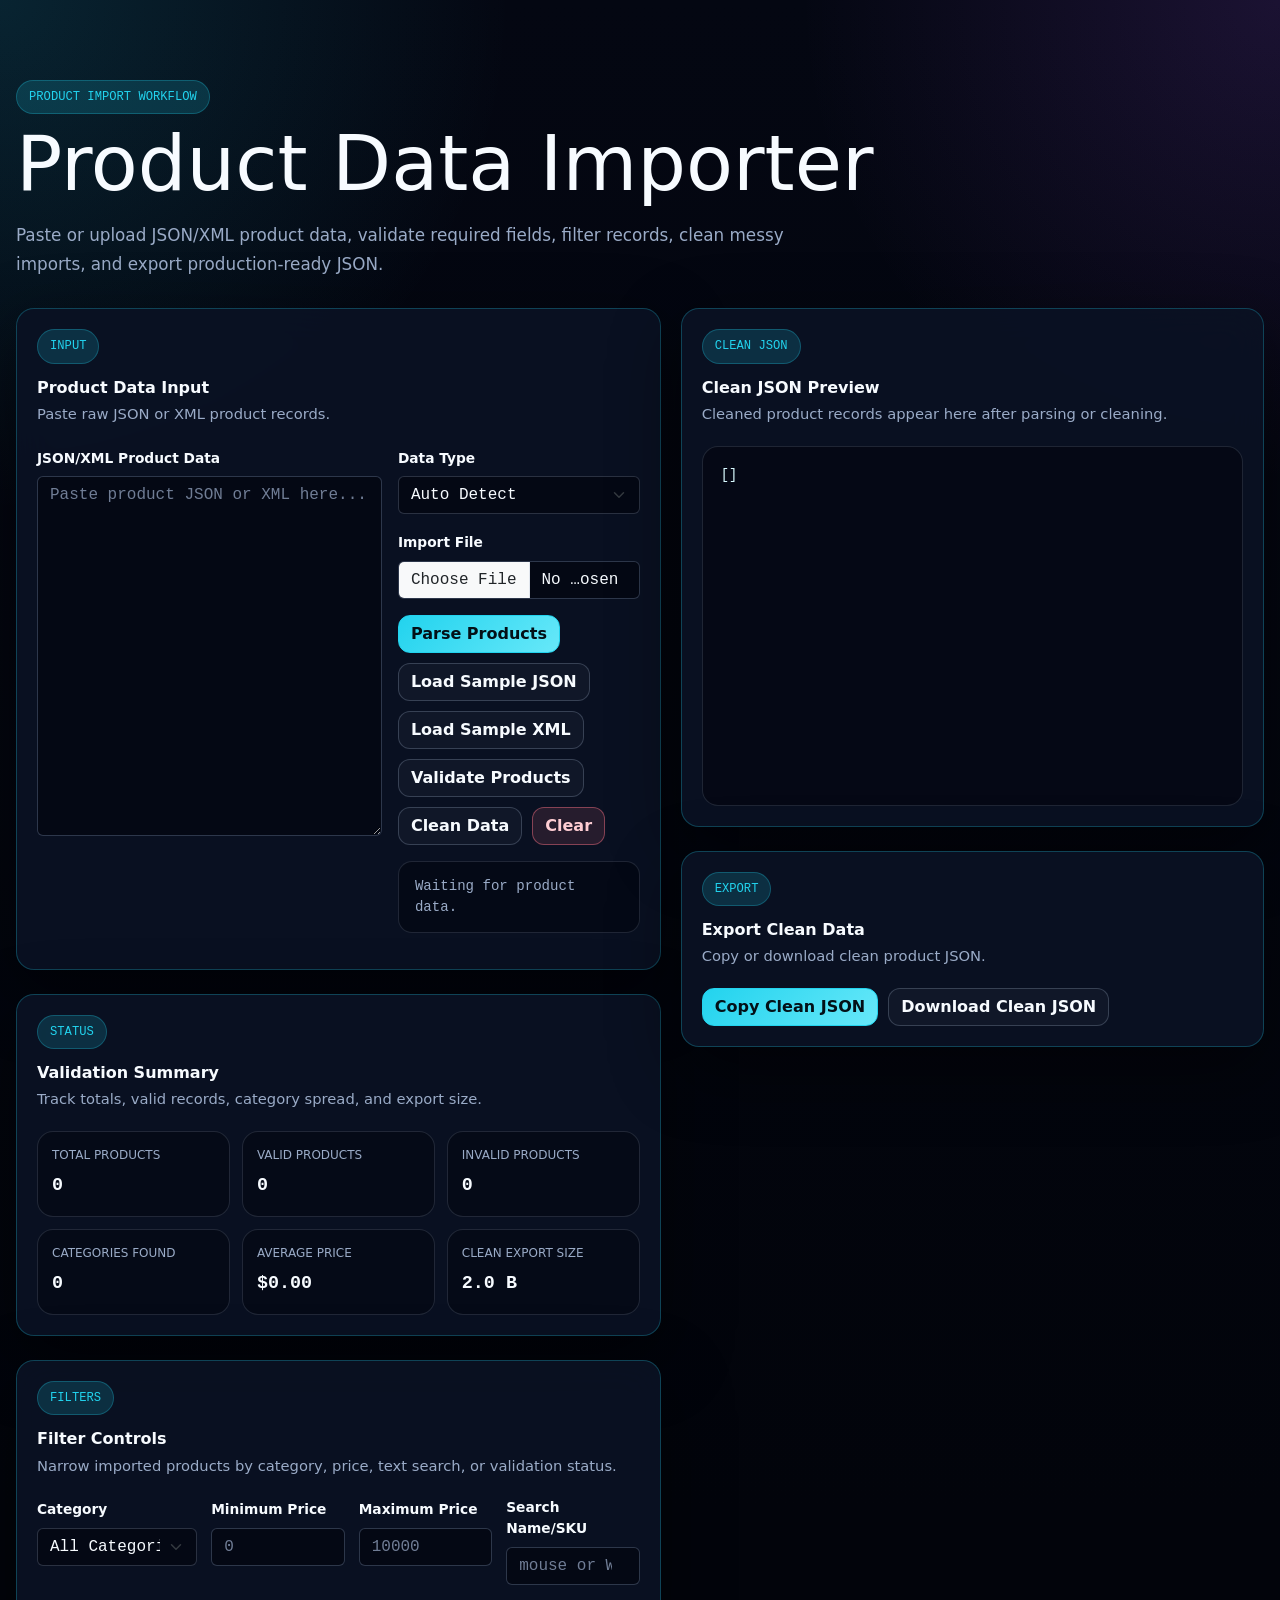
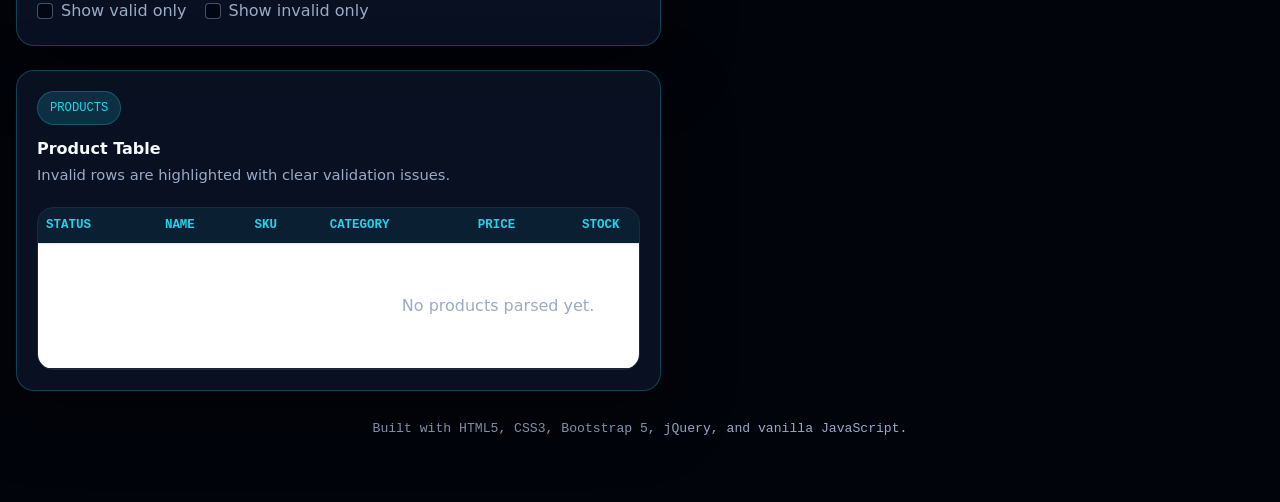
==== index.html @ 09494eb9 "Initial commit: build product data importer" ====
<!doctype html>
<html lang="en">
  <head>
    <meta charset="UTF-8" />
    <meta name="viewport" content="width=device-width, initial-scale=1.0" />
    <title>Product Data Importer</title>
    <meta
      name="description"
      content="A browser-based developer tool for importing, validating, filtering, cleaning, and exporting JSON/XML product data."
    />
    <link
      href="https://cdn.jsdelivr.net/npm/bootstrap@5.3.3/dist/css/bootstrap.min.css"
      rel="stylesheet"
    />
    <link rel="stylesheet" href="styles.css" />
  </head>
  <body>
    <main class="app-shell">
      <section class="hero" aria-labelledby="page-title">
        <div class="hero-badge">Product Import Workflow</div>
        <h1 id="page-title">Product Data Importer</h1>
        <p>
          Paste or upload JSON/XML product data, validate required fields,
          filter records, clean messy imports, and export production-ready JSON.
        </p>
      </section>

      <section class="tool-grid" aria-label="Product data importer workspace">
        <div class="left-stack">
          <section class="panel mb-4" aria-labelledby="input-title">
            <div class="panel-header">
              <div>
                <span class="section-kicker">Input</span>
                <h2 class="panel-title" id="input-title">Product Data Input</h2>
                <p class="panel-copy">Paste raw JSON or XML product records.</p>
              </div>
            </div>

            <div class="panel-body">
              <div class="row g-3 mb-3">
                <div class="col-md-7">
                  <label class="form-label" for="productInput"
                    >JSON/XML Product Data</label
                  >
                  <textarea
                    class="form-control"
                    id="productInput"
                    placeholder="Paste product JSON or XML here..."
                    spellcheck="false"
                  ></textarea>
                </div>

                <div class="col-md-5">
                  <div class="mb-3">
                    <label class="form-label" for="dataTypeSelect"
                      >Data Type</label
                    >
                    <select class="form-select" id="dataTypeSelect">
                      <option value="auto" selected>Auto Detect</option>
                      <option value="json">JSON</option>
                      <option value="xml">XML</option>
                    </select>
                  </div>

                  <div class="mb-3">
                    <label class="form-label" for="fileInput"
                      >Import File</label
                    >
                    <input
                      class="form-control"
                      id="fileInput"
                      type="file"
                      accept=".json,.xml,application/json,text/xml,application/xml"
                    />
                  </div>

                  <div class="action-row mb-3">
                    <button class="btn btn-cyber" id="parseBtn" type="button">
                      Parse Products
                    </button>
                    <button
                      class="btn btn-ghost"
                      id="sampleJsonBtn"
                      type="button"
                    >
                      Load Sample JSON
                    </button>
                    <button
                      class="btn btn-ghost"
                      id="sampleXmlBtn"
                      type="button"
                    >
                      Load Sample XML
                    </button>
                    <button
                      class="btn btn-ghost"
                      id="validateBtn"
                      type="button"
                    >
                      Validate Products
                    </button>
                    <button class="btn btn-ghost" id="cleanBtn" type="button">
                      Clean Data
                    </button>
                    <button
                      class="btn btn-danger-soft"
                      id="clearBtn"
                      type="button"
                    >
                      Clear
                    </button>
                  </div>

                  <section aria-labelledby="status-title">
                    <h3 class="visually-hidden" id="status-title">
                      Validation Status
                    </h3>
                    <div
                      class="status-box"
                      id="statusBox"
                      role="status"
                      aria-live="polite"
                    >
                      Waiting for product data.
                    </div>
                  </section>
                </div>
              </div>
            </div>
          </section>

          <section class="panel mb-4" aria-labelledby="stats-title">
            <div class="panel-header">
              <div>
                <span class="section-kicker">Status</span>
                <h2 class="panel-title" id="stats-title">Validation Summary</h2>
                <p class="panel-copy">
                  Track totals, valid records, category spread, and export size.
                </p>
              </div>
            </div>

            <div class="panel-body">
              <div class="stats-grid" aria-label="Product import statistics">
                <div class="stat-pill">
                  <span class="stat-label">Total Products</span>
                  <span class="stat-value" id="totalProductsStat">0</span>
                </div>
                <div class="stat-pill">
                  <span class="stat-label">Valid Products</span>
                  <span class="stat-value" id="validProductsStat">0</span>
                </div>
                <div class="stat-pill">
                  <span class="stat-label">Invalid Products</span>
                  <span class="stat-value" id="invalidProductsStat">0</span>
                </div>
                <div class="stat-pill">
                  <span class="stat-label">Categories Found</span>
                  <span class="stat-value" id="categoriesStat">0</span>
                </div>
                <div class="stat-pill">
                  <span class="stat-label">Average Price</span>
                  <span class="stat-value" id="averagePriceStat">$0.00</span>
                </div>
                <div class="stat-pill">
                  <span class="stat-label">Clean Export Size</span>
                  <span class="stat-value" id="exportSizeStat">0 B</span>
                </div>
              </div>
            </div>
          </section>

          <section class="panel mb-4" aria-labelledby="filters-title">
            <div class="panel-header">
              <div>
                <span class="section-kicker">Filters</span>
                <h2 class="panel-title" id="filters-title">Filter Controls</h2>
                <p class="panel-copy">
                  Narrow imported products by category, price, text search, or
                  validation status.
                </p>
              </div>
            </div>

            <div class="panel-body">
              <div class="filters-grid">
                <div>
                  <label class="form-label" for="categoryFilter"
                    >Category</label
                  >
                  <select class="form-select" id="categoryFilter">
                    <option value="">All Categories</option>
                  </select>
                </div>

                <div>
                  <label class="form-label" for="minPriceInput"
                    >Minimum Price</label
                  >
                  <input
                    class="form-control"
                    id="minPriceInput"
                    type="number"
                    min="0"
                    step="0.01"
                    placeholder="0"
                  />
                </div>

                <div>
                  <label class="form-label" for="maxPriceInput"
                    >Maximum Price</label
                  >
                  <input
                    class="form-control"
                    id="maxPriceInput"
                    type="number"
                    min="0"
                    step="0.01"
                    placeholder="10000"
                  />
                </div>

                <div>
                  <label class="form-label" for="searchInput"
                    >Search Name/SKU</label
                  >
                  <input
                    class="form-control"
                    id="searchInput"
                    type="search"
                    placeholder="mouse or WM-1001"
                  />
                </div>
              </div>

              <div class="check-row">
                <div class="form-check">
                  <input
                    class="form-check-input"
                    id="validOnlyCheck"
                    type="checkbox"
                  />
                  <label class="form-check-label" for="validOnlyCheck"
                    >Show valid only</label
                  >
                </div>

                <div class="form-check">
                  <input
                    class="form-check-input"
                    id="invalidOnlyCheck"
                    type="checkbox"
                  />
                  <label class="form-check-label" for="invalidOnlyCheck"
                    >Show invalid only</label
                  >
                </div>
              </div>
            </div>
          </section>

          <section class="panel" aria-labelledby="table-title">
            <div class="panel-header">
              <div>
                <span class="section-kicker">Products</span>
                <h2 class="panel-title" id="table-title">Product Table</h2>
                <p class="panel-copy">
                  Invalid rows are highlighted with clear validation issues.
                </p>
              </div>
            </div>

            <div class="panel-body">
              <div class="table-wrap">
                <table class="table product-table" id="productTable">
                  <thead>
                    <tr>
                      <th scope="col">Status</th>
                      <th scope="col">Name</th>
                      <th scope="col">SKU</th>
                      <th scope="col">Category</th>
                      <th scope="col">Price</th>
                      <th scope="col">Stock</th>
                      <th scope="col">Validation Issues</th>
                    </tr>
                  </thead>
                  <tbody id="productTableBody">
                    <tr>
                      <td colspan="7">
                        <div class="empty-state">No products parsed yet.</div>
                      </td>
                    </tr>
                  </tbody>
                </table>
              </div>
            </div>
          </section>
        </div>

        <aside class="right-stack" aria-label="Clean export workspace">
          <section class="panel mb-4" aria-labelledby="preview-title">
            <div class="panel-header">
              <div>
                <span class="section-kicker">Clean JSON</span>
                <h2 class="panel-title" id="preview-title">
                  Clean JSON Preview
                </h2>
                <p class="panel-copy">
                  Cleaned product records appear here after parsing or cleaning.
                </p>
              </div>
            </div>

            <div class="panel-body">
              <pre class="preview-panel" id="cleanJsonPreview">[]</pre>
            </div>
          </section>

          <section class="panel" aria-labelledby="export-title">
            <div class="panel-header">
              <div>
                <span class="section-kicker">Export</span>
                <h2 class="panel-title" id="export-title">Export Clean Data</h2>
                <p class="panel-copy">Copy or download clean product JSON.</p>
              </div>
            </div>

            <div class="panel-body">
              <div class="export-actions">
                <button class="btn btn-cyber" id="copyJsonBtn" type="button">
                  Copy Clean JSON
                </button>
                <button
                  class="btn btn-ghost"
                  id="downloadJsonBtn"
                  type="button"
                >
                  Download Clean JSON
                </button>
              </div>
            </div>
          </section>
        </aside>
      </section>

      <p class="footer-note">
        Built with HTML5, CSS3, Bootstrap 5, jQuery, and vanilla JavaScript.
      </p>
    </main>

    <script src="https://code.jquery.com/jquery-3.7.1.min.js"></script>
    <script src="https://cdn.jsdelivr.net/npm/bootstrap@5.3.3/dist/js/bootstrap.bundle.min.js"></script>
    <script src="script.js"></script>
  </body>
</html>
---- styles.css ----
:root {
  --bg: #040712;
  --bg-soft: #07111f;
  --card: rgba(10, 18, 36, 0.9);
  --card-strong: rgba(14, 24, 48, 0.96);
  --text: #f7fbff;
  --muted: #9aabc7;
  --cyan: #22d3ee;
  --cyan-soft: rgba(34, 211, 238, 0.16);
  --purple: #a855f7;
  --purple-soft: rgba(168, 85, 247, 0.2);
  --green: #4ade80;
  --green-soft: rgba(74, 222, 128, 0.14);
  --yellow: #facc15;
  --red: #fb7185;
  --border: rgba(34, 211, 238, 0.26);
  --shadow: 0 22px 70px rgba(0, 0, 0, 0.48);
  --radius: 18px;
  --mono: "Cascadia Code", "Fira Code", Consolas, monospace;
}

* {
  box-sizing: border-box;
}

body {
  margin: 0;
  min-height: 100vh;
  color: var(--text);
  background:
    radial-gradient(
      circle at top left,
      rgba(34, 211, 238, 0.14),
      transparent 32rem
    ),
    radial-gradient(
      circle at top right,
      rgba(168, 85, 247, 0.14),
      transparent 30rem
    ),
    linear-gradient(180deg, var(--bg), #02040b 72%);
  font-family:
    Inter,
    system-ui,
    -apple-system,
    BlinkMacSystemFont,
    "Segoe UI",
    sans-serif;
}

a {
  color: var(--cyan);
}

.app-shell {
  width: min(1440px, calc(100% - 32px));
  margin: 0 auto;
  padding: 32px 0 48px;
}

.hero {
  padding: 48px 0 30px;
}

.hero-badge,
.section-kicker {
  display: inline-flex;
  align-items: center;
  gap: 8px;
  width: fit-content;
  margin-bottom: 14px;
  padding: 7px 12px;
  border: 1px solid var(--border);
  border-radius: 999px;
  color: var(--cyan);
  background: var(--cyan-soft);
  font-family: var(--mono);
  font-size: 0.76rem;
  text-transform: uppercase;
}

.hero h1 {
  max-width: 900px;
  margin: 0;
  font-size: clamp(2.35rem, 6vw, 5.35rem);
  line-height: 0.95;
  letter-spacing: 0;
}

.hero p {
  max-width: 780px;
  margin: 20px 0 0;
  color: var(--muted);
  font-size: 1.05rem;
  line-height: 1.7;
}

.tool-grid {
  display: grid;
  grid-template-columns: minmax(0, 1.05fr) minmax(320px, 0.95fr);
  gap: 20px;
  align-items: start;
}

.panel {
  border: 1px solid var(--border);
  border-radius: var(--radius);
  background: var(--card);
  box-shadow: var(--shadow);
  backdrop-filter: blur(18px);
}

.panel-header {
  display: flex;
  justify-content: space-between;
  gap: 16px;
  padding: 20px 20px 0;
}

.panel-title {
  margin: 0;
  font-size: 1rem;
  font-weight: 700;
}

.panel-copy {
  margin: 6px 0 0;
  color: var(--muted);
  font-size: 0.92rem;
  line-height: 1.55;
}

.panel-body {
  padding: 20px;
}

.form-label {
  color: var(--text);
  font-size: 0.86rem;
  font-weight: 700;
}

.form-control,
.form-select {
  border: 1px solid rgba(154, 171, 199, 0.25);
  color: var(--text);
  background-color: rgba(4, 7, 18, 0.8);
  font-family: var(--mono);
}

.form-control:focus,
.form-select:focus {
  border-color: var(--cyan);
  box-shadow: 0 0 0 0.2rem rgba(34, 211, 238, 0.16);
  color: var(--text);
  background-color: rgba(4, 7, 18, 0.95);
}

.form-control::placeholder {
  color: rgba(154, 171, 199, 0.72);
}

textarea.form-control {
  min-height: 360px;
  resize: vertical;
  line-height: 1.55;
}

.form-select option {
  color: #07111f;
}

.btn {
  border-radius: 12px;
  font-weight: 700;
}

.btn-cyber {
  border: 1px solid var(--cyan);
  color: #031017;
  background: linear-gradient(135deg, var(--cyan), #67e8f9);
}

.btn-cyber:hover,
.btn-cyber:focus {
  color: #031017;
  filter: brightness(1.08);
}

.btn-ghost {
  border: 1px solid rgba(154, 171, 199, 0.28);
  color: var(--text);
  background: rgba(255, 255, 255, 0.03);
}

.btn-ghost:hover,
.btn-ghost:focus {
  border-color: var(--cyan);
  color: var(--text);
  background: var(--cyan-soft);
}

.btn-danger-soft {
  border: 1px solid rgba(251, 113, 133, 0.45);
  color: #fecdd3;
  background: rgba(251, 113, 133, 0.12);
}

.btn-danger-soft:hover,
.btn-danger-soft:focus {
  color: #fff1f2;
  background: rgba(251, 113, 133, 0.22);
}

.action-row {
  display: flex;
  flex-wrap: wrap;
  gap: 10px;
}

.status-box {
  min-height: 52px;
  padding: 14px 16px;
  border: 1px solid rgba(154, 171, 199, 0.18);
  border-radius: 14px;
  color: var(--muted);
  background: rgba(4, 7, 18, 0.72);
  font-family: var(--mono);
  font-size: 0.88rem;
}

.status-box.success {
  border-color: rgba(74, 222, 128, 0.45);
  color: var(--green);
  background: var(--green-soft);
}

.status-box.error {
  border-color: rgba(251, 113, 133, 0.45);
  color: #fecdd3;
  background: rgba(251, 113, 133, 0.12);
}

.status-box.info {
  border-color: rgba(34, 211, 238, 0.4);
  color: var(--cyan);
  background: var(--cyan-soft);
}

.stats-grid {
  display: grid;
  grid-template-columns: repeat(3, minmax(0, 1fr));
  gap: 12px;
}

.stat-pill {
  min-height: 86px;
  padding: 14px;
  border: 1px solid rgba(154, 171, 199, 0.18);
  border-radius: 16px;
  background: rgba(4, 7, 18, 0.58);
}

.stat-label {
  display: block;
  color: var(--muted);
  font-size: 0.75rem;
  text-transform: uppercase;
}

.stat-value {
  display: block;
  margin-top: 8px;
  color: var(--text);
  font-family: var(--mono);
  font-size: 1.15rem;
  font-weight: 800;
}

.filters-grid {
  display: grid;
  grid-template-columns: 1.2fr repeat(3, 1fr);
  gap: 14px;
}

.check-row {
  display: flex;
  flex-wrap: wrap;
  gap: 18px;
  margin-top: 14px;
}

.form-check-input {
  border-color: rgba(154, 171, 199, 0.45);
  background-color: rgba(4, 7, 18, 0.9);
}

.form-check-input:checked {
  border-color: var(--cyan);
  background-color: var(--cyan);
}

.form-check-label {
  color: var(--muted);
}

.table-wrap {
  overflow-x: auto;
  border: 1px solid rgba(154, 171, 199, 0.16);
  border-radius: 16px;
}

.product-table {
  min-width: 920px;
  margin: 0;
  color: var(--text);
  vertical-align: middle;
}

.product-table thead th {
  border-bottom: 1px solid var(--border);
  color: var(--cyan);
  background: rgba(34, 211, 238, 0.08);
  font-family: var(--mono);
  font-size: 0.78rem;
  text-transform: uppercase;
}

.product-table tbody td {
  border-color: rgba(154, 171, 199, 0.12);
  color: var(--text);
}

.product-table tbody tr.invalid-row td {
  background: rgba(251, 113, 133, 0.1);
}

.product-table tbody tr.valid-row td {
  background: rgba(74, 222, 128, 0.045);
}

.status-chip {
  display: inline-flex;
  align-items: center;
  justify-content: center;
  min-width: 72px;
  padding: 5px 9px;
  border-radius: 999px;
  font-family: var(--mono);
  font-size: 0.74rem;
  font-weight: 800;
}

.status-chip.valid {
  color: var(--green);
  background: var(--green-soft);
}

.status-chip.invalid {
  color: #fecdd3;
  background: rgba(251, 113, 133, 0.16);
}

.issue-list {
  margin: 0;
  padding-left: 18px;
  color: #fecdd3;
  font-size: 0.84rem;
}

.preview-panel {
  min-height: 360px;
  max-height: 620px;
  overflow: auto;
  margin: 0;
  padding: 18px;
  border: 1px solid rgba(154, 171, 199, 0.18);
  border-radius: 16px;
  color: #d9faff;
  background: rgba(4, 7, 18, 0.78);
  font-family: var(--mono);
  font-size: 0.86rem;
  line-height: 1.55;
  white-space: pre-wrap;
}

.empty-state {
  padding: 42px 18px;
  color: var(--muted);
  text-align: center;
}

.export-actions {
  display: flex;
  flex-wrap: wrap;
  gap: 10px;
}

.footer-note {
  margin-top: 28px;
  color: var(--muted);
  font-family: var(--mono);
  font-size: 0.82rem;
  text-align: center;
}

@media (max-width: 1100px) {
  .tool-grid {
    grid-template-columns: 1fr;
  }

  .stats-grid {
    grid-template-columns: repeat(2, minmax(0, 1fr));
  }

  .filters-grid {
    grid-template-columns: repeat(2, minmax(0, 1fr));
  }
}

@media (max-width: 720px) {
  .app-shell {
    width: min(100% - 20px, 1440px);
    padding-top: 18px;
  }

  .hero {
    padding: 28px 0 22px;
  }

  .panel-header {
    flex-direction: column;
  }

  .panel-body {
    padding: 16px;
  }

  .stats-grid,
  .filters-grid {
    grid-template-columns: 1fr;
  }

  textarea.form-control {
    min-height: 280px;
  }

  .action-row,
  .export-actions {
    display: grid;
    grid-template-columns: 1fr;
  }

  .btn {
    width: 100%;
  }
}
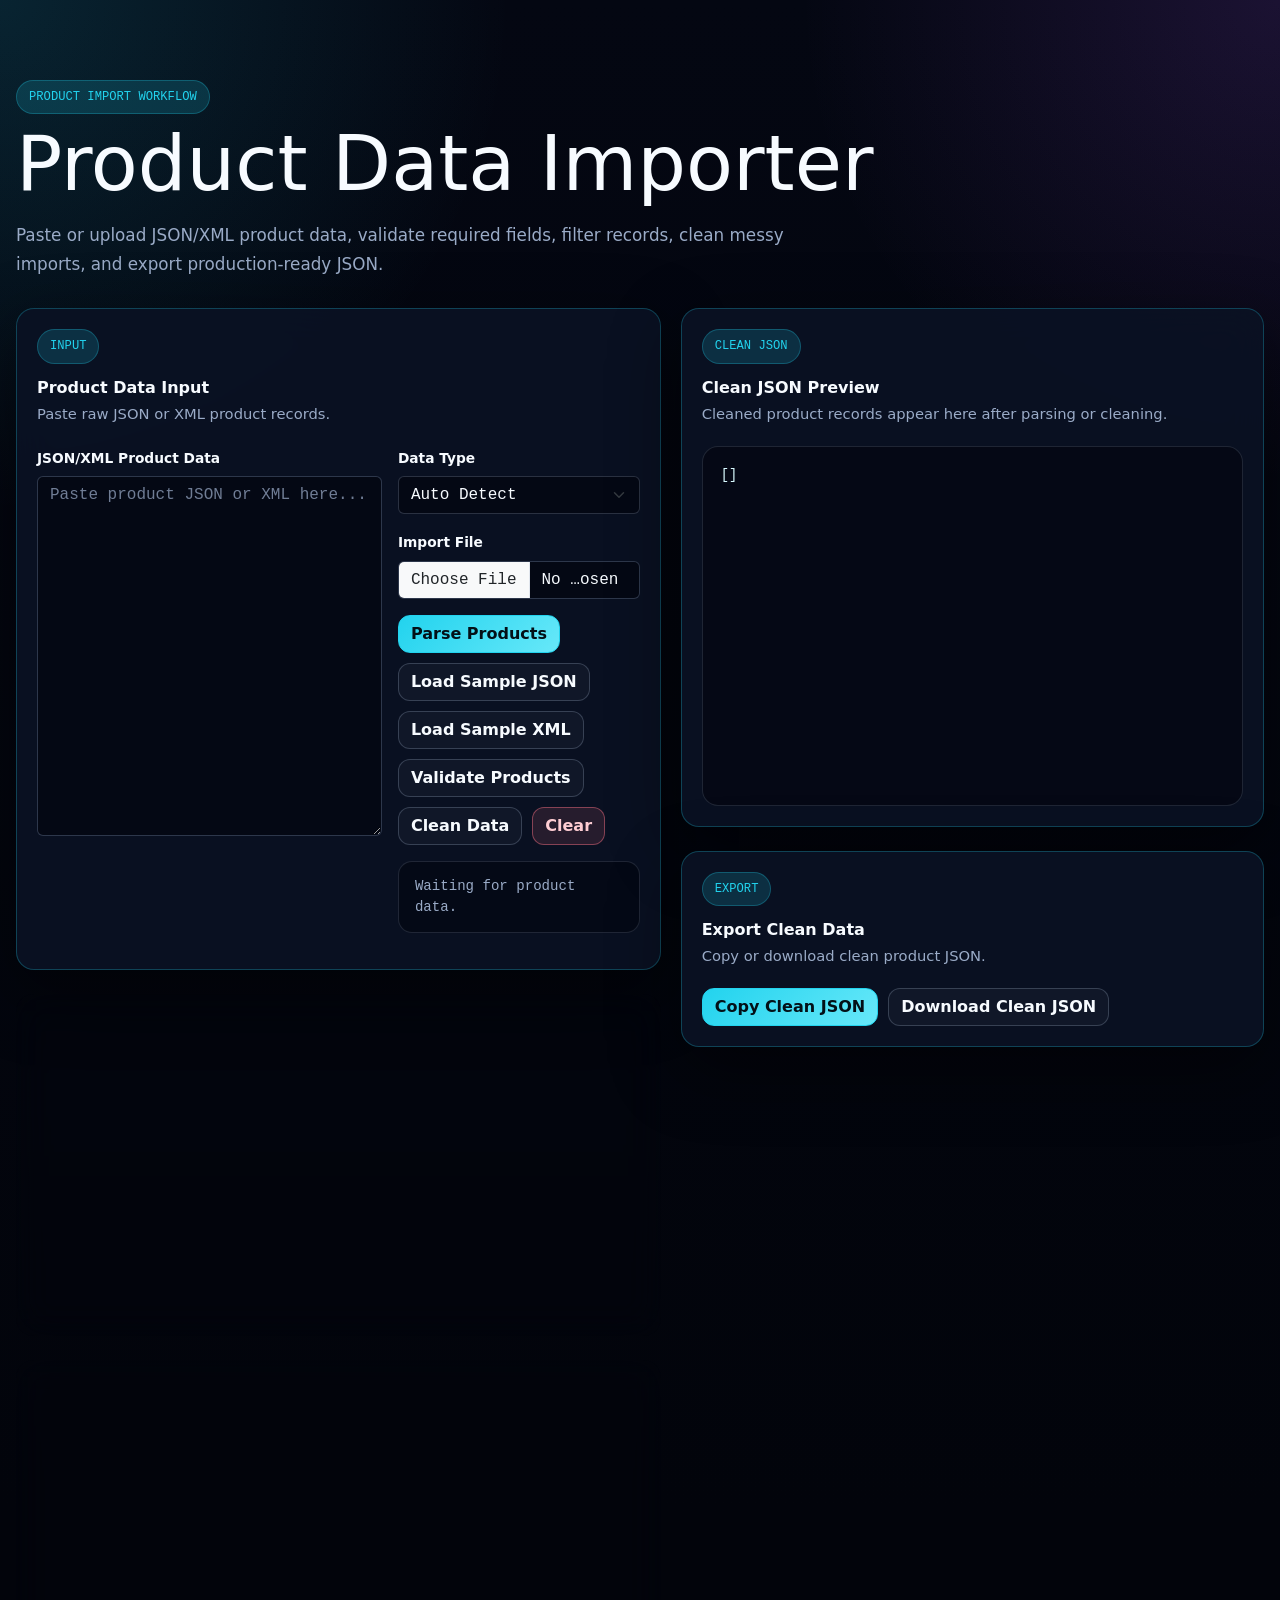
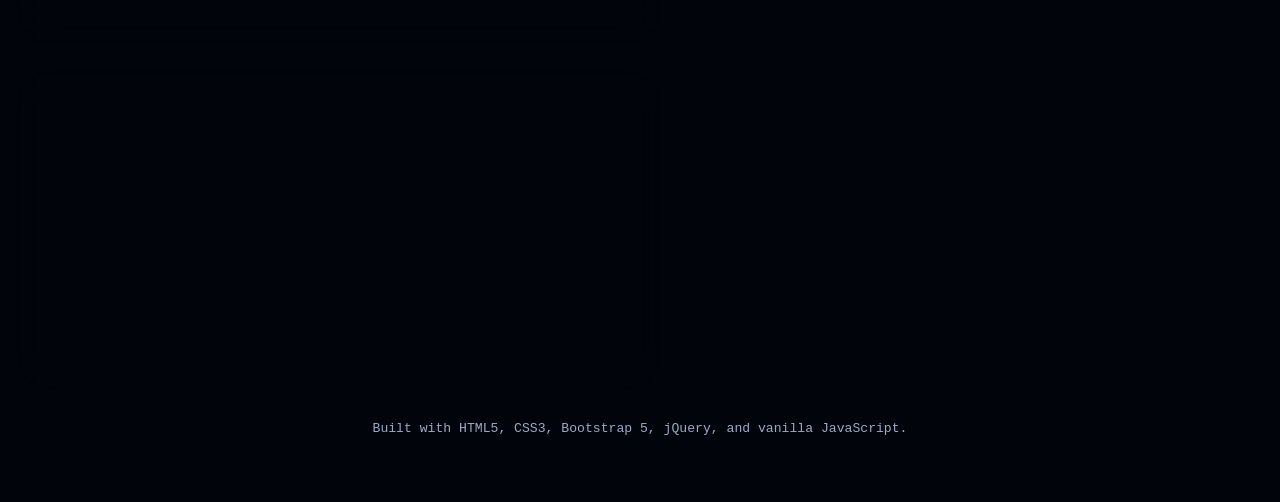
==== commit 62e31a8f: "Add favicon Matches the shared cyan-on-navy monogram style used across the suite, with a distinct pe" ====
--- a/index.html
+++ b/index.html
@@ -3,11 +3,29 @@
   <head>
     <meta charset="UTF-8" />
     <meta name="viewport" content="width=device-width, initial-scale=1.0" />
-    <title>Product Data Importer</title>
+    <title>Product Data Importer | JSON/XML Import & Cleanup Tool</title>
+    <link rel="icon" type="image/svg+xml" href="assets/favicon.svg" />
     <meta
       name="description"
-      content="A browser-based developer tool for importing, validating, filtering, cleaning, and exporting JSON/XML product data."
+      content="Browser-based developer tool for importing JSON/XML product data, validating required fields, filtering records, cleaning data, and exporting clean JSON."
     />
+    <link rel="canonical" href="https://fazal305.github.io/product-data-importer/" />
+
+    <meta property="og:type" content="website" />
+    <meta property="og:url" content="https://fazal305.github.io/product-data-importer/" />
+    <meta property="og:title" content="Product Data Importer | JSON/XML Import & Cleanup Tool" />
+    <meta
+      property="og:description"
+      content="Browser-based developer tool for importing JSON/XML product data, validating required fields, filtering records, cleaning data, and exporting clean JSON."
+    />
+
+    <meta name="twitter:card" content="summary_large_image" />
+    <meta name="twitter:title" content="Product Data Importer | JSON/XML Import & Cleanup Tool" />
+    <meta
+      name="twitter:description"
+      content="Browser-based developer tool for importing JSON/XML product data, validating required fields, filtering records, cleaning data, and exporting clean JSON."
+    />
+
     <link
       href="https://cdn.jsdelivr.net/npm/bootstrap@5.3.3/dist/css/bootstrap.min.css"
       rel="stylesheet"
